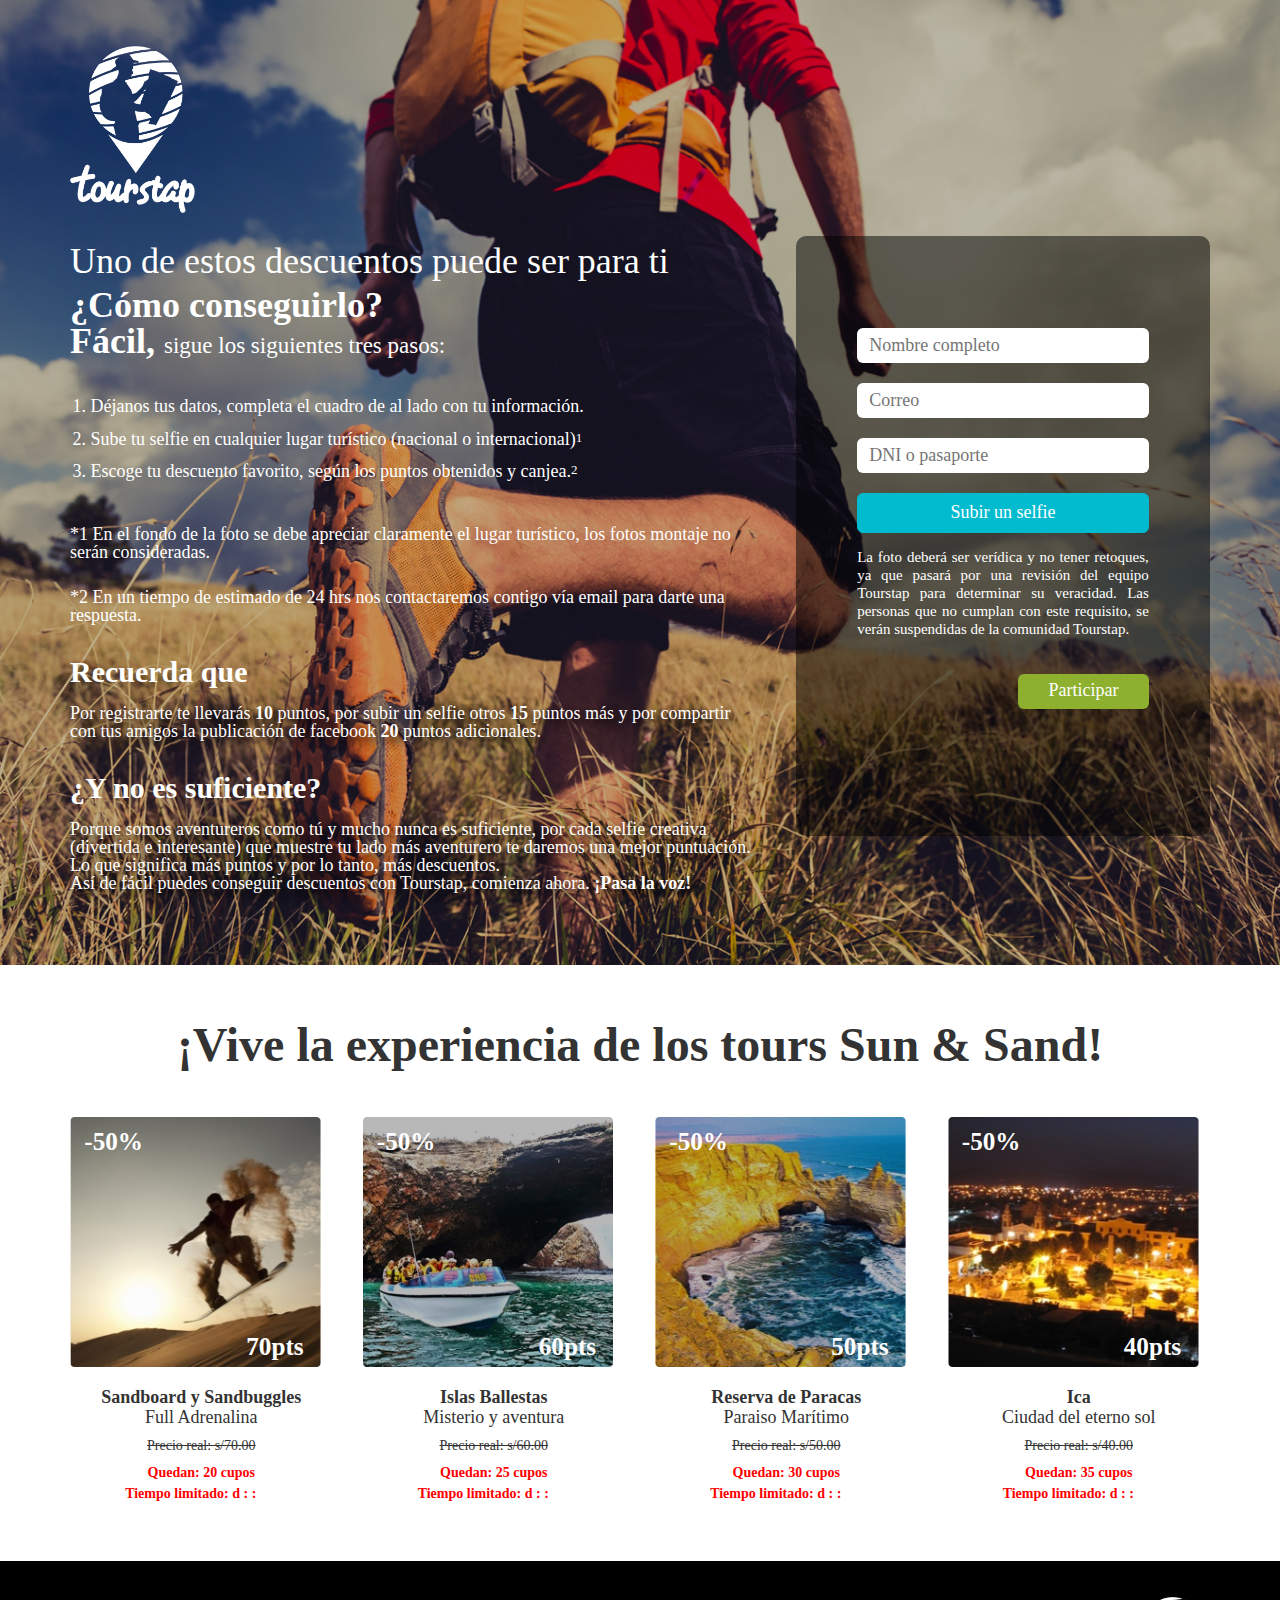
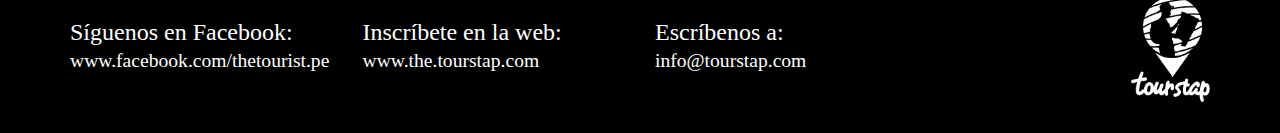
==== index.html @ 1ba662ed "texto corregido" ====
<!DOCTYPE html>
<html>
  <head>
    <title>Tourist</title>
    <meta charset="utf-8">
    <link rel="stylesheet" href="assets/css/main.css">
    <link rel="stylesheet" href="assets/css/sanfrancisco-font.css">
    <link rel="stylesheet" href="assets/css/bootstrap.min.css">
  </head>
  <body>
    <section class="intro hidden-xs hidden-sm">
      <div class="container ">
        <div class="row">
          <div class="col-xs-12"><img src="assets/img/logo.png" class="logo"></div>
        </div>
        <div class="row ">
          <div class="text-white col-xs-12 col-md-8"><span class="title-lg">Uno de estos descuentos puede ser para ti </span>
            <span class="title-lg fw-800 lh-1">¿Cómo conseguirlo?<br>Fácil, </span><span class="text-md">sigue los siguientes tres pasos:</span>
            <ol class="text-sm">
              <li>Déjanos tus datos, completa el cuadro de al lado con tu información. </li>
              <li>Sube tu selfie en cualquier lugar turístico (nacional o internacional)<span class="number">1 </span></li>
              <li>Escoge tu descuento favorito, según los puntos obtenidos y canjea.<span class="number">2   </span></li>
            </ol>
            <p class="text-sm lh-1">*1 En el fondo de la foto se debe apreciar claramente el lugar turístico, los fotos montaje no serán consideradas.</p>
            <p class="text-sm lh-1">*2 En un tiempo de estimado de 24 hrs nos contactaremos contigo vía email para darte una respuesta. </p>
            <p class="title-md fw-800">Recuerda que</p>
            <p class="text-sm lh-1 text-shadow">Por registrarte te llevarás <b>10</b> puntos, por subir un selfie otros <b>15</b> puntos más y por compartir con tus amigos la publicación de facebook <b>20</b> puntos adicionales. </p>
            <p class="title-md fw-800">¿Y no es suficiente?</p>
            <p class="text-sm lh-1 text-shadow">Porque somos aventureros como tú y mucho nunca es suficiente, por cada selfie creativa (divertida e interesante) que muestre tu lado más aventurero te daremos una mejor puntuación. Lo que significa más puntos y por lo tanto, más descuentos.<br> Así de fácil puedes conseguir descuentos con Tourstap, comienza ahora. <strong>¡Pasa la voz! </strong>   </p>
          </div>
          <div class="col-xs-12 col-md-4">
            <div class="overlay-form">
              <form class="row">
                <div class="col-xs-12"> 
                  <input type="text" placeholder="Nombre completo" name="fullname" required>
                </div>
                <div class="col-xs-12">
                  <input type="email" placeholder="Correo" name="fullname" required>
                </div>
                <div class="col-xs-12">
                  <input type="text" placeholder="DNI o pasaporte" name="document" required>
                </div>
                <div class="col-xs-12">
                  <button class="btn btn-primary">Subir un selfie</button>
                </div>
                <div class="col-xs-12">
                  <p>La foto deberá ser verídica y no tener retoques, ya que pasará por una revisión del equipo Tourstap para determinar su veracidad. Las personas que no cumplan con este requisito, se verán suspendidas de la comunidad Tourstap.  </p>
                </div>
                <div class="col-xs-12 col-md-6 col-md-offset-6">
                  <input type="submit" name="submit" value="Participar" class="submit">
                </div>
              </form>
            </div>
          </div>
        </div>
      </div>
    </section>
    <section class="intro-xs hidden-md hidden-lg">
      <div class="container">
        <div class="row ">
          <div class="col-xs-12 text-white"><img src="assets/img/logo.png" class="logo-xs"><br>
            <p class="title-lg">Uno de estos descuentos puede ser para ti</p>
          </div>
        </div>
      </div>
    </section>
    <section class="hidden-md hidden-lg">
      <div class="container xs">
        <div class="row">
          <div class="col-xs-12"><span class="title-md fw-800 lh-1">¿Cómo conseguirlo? </span><br><span class="title-md fw-800 lh-1">Fácil, </span><span class="text-md">sigue los siguientes tres pasos:</span>
            <ol class="text-sm">
               <li>Déjanos tus datos, completa el cuadro de abajo con tu información. </li>
              <li>Sube tu selfie en cualquier lugar turístico (nacional o internacional)<span class="number">1 </span>.</li>
              <li>Escoge tu descuento favorito, según los puntos obtenidos, canjea<span class="number">2</span>.</li>
            </ol>
            <p class="text-sm lh-1">*1 En el fondo de la foto se debe apreciar claramente el lugar turístico, los fotos montaje no serán consideradas.</p>
            <p class="text-sm lh-1">*2 En un tiempo de estimado de 24 hrs nos contactaremos contigo vía email para darte una respuesta. </p>
            <p class="title-md fw-800">Recuerda que</p>
            <p class="text-sm lh-1">Por registrarte te llevarás <b>10</b> puntos, por subir un selfie otros <b>15</b> puntos y por compartir con tus amigos la publicación de facebook <b>20</b> puntos adicionales.  </p>
            <p class="title-md fw-800">¿Y no es suficiente?</p>
            <p class="text-sm lh-1">Porque somos aventureros como tú y mucho nunca es suficiente, por cada selfie creativa (divertida e interesante) que muestre tu lado más aventurero te daremos una mejor puntuación. Lo que significa más puntos y por lo tanto, más descuentos.<br><p class="text-sm lh-1"> Así de fácil puedes conseguir descuentos con Tourstap, comienza ahora. <strong>¡Pasa la voz!</strong></p>
          </div>
        </div>
      </div>
    </section>
    <section class="overlay-form-xs hidden-md hidden-lg">
      <form class="row">
        <div class="col-xs-12"> 
          <input type="text" placeholder="Nombre completo" name="fullname" required>
        </div>
        <div class="col-xs-12">
          <input type="email" placeholder="Correo" name="fullname" required>
        </div>
        <div class="col-xs-12">
          <input type="text" placeholder="DNI o pasaporte" name="document" required>
        </div>
        <div class="col-xs-12">
          <button class="btn btn-primary">Subir un selfie</button>
        </div>
        <div class="col-xs-12">
          <p>La foto deberá ser verídica y no tener retoques, ya que pasará por una revisión del equipo Tourstap para determinar su veracidad. Las personas que no cumplan con este requisito, se verán suspendidas de la comunidad Tourstap. </p>
        </div>
        <div class="col-xs-12 col-md-6 col-md-offset-6">
          <input type="submit" name="submit" value="Participar" class="submit">
        </div>
      </form>
    </section>
    <section class="descuentos hidden-xs hidden-sm">
      <div class="container">
        <div class="row">
          <div class="col-xs-12">
            <h1 class="title">¡Vive la experiencia de los tours Sun & Sand!</h1>
          </div>
          <div class="col-xs-12 col-md-3">
            <div style="background-image:url('assets/img/d-1.jpg');" class="dsct"><span class="text-dsct">-50%</span><span class="text-pts">70pts</span></div>
            <h4>Sandboard y Sandbuggles</h4>
            <p class="sub-title">Full Adrenalina</p>
            <p class="text-strike">Precio real: s/70.00</p>
            <p class="limit-time">Quedan: 20 cupos</p>
            <p class="limit-time inline">Tiempo limitado:</p>
            <ul class="limit-time inline" id="countdown-d1">
            	<li class="inline"><span class="days "></span>d</li>
            	<li class="inline"><span class="hours "></span>:</li>
            	<li class="inline"><span class="minutes"></span>:</li>
            	<li class="inline"><span class="seconds "></span></li>
            </ul>
          </div>
          <div class="col-xs-12 col-md-3">
            <div style="background-image:url('assets/img/d-2.jpg'); " class="dsct"><span class="text-dsct">-50%</span><span class="text-pts">60pts</span></div>
            <h4>Islas Ballestas</h4>
            <p class="sub-title">Misterio y aventura</p>
            <p class="text-strike">Precio real: s/60.00</p>
            <p class="limit-time">Quedan: 25 cupos</p>
            <p class="limit-time inline">Tiempo limitado:</p>
            <ul class="limit-time inline" id="countdown-d2">
            	<li class="inline"><span class="days "></span>d</li>
            	<li class="inline"><span class="hours "></span>:</li>
            	<li class="inline"><span class="minutes"></span>:</li>
            	<li class="inline"><span class="seconds "></span></li>
            </ul>
          </div>
          <div class="col-xs-12 col-md-3">
            <div style="background-image:url('assets/img/d-3.jpg');" class="dsct"><span class="text-dsct">-50%</span><span class="text-pts">50pts</span></div>
            <h4>Reserva de Paracas</h4>
            <p class="sub-title">Paraiso Marítimo</p>
            <p class="text-strike">Precio real: s/50.00</p>
            <p class="limit-time">Quedan: 30 cupos</p>
            <p class="limit-time inline">Tiempo limitado:</p>
            <ul class="limit-time inline" id="countdown-d3">
            	<li class="inline"><span class="days "></span>d</li>
            	<li class="inline"><span class="hours "></span>:</li>
            	<li class="inline"><span class="minutes"></span>:</li>
            	<li class="inline"><span class="seconds "></span></li>
            </ul>
          </div>
          <div class="col-xs-12 col-md-3">
            <div style="background-image:url('assets/img/d-4.jpg');" class="dsct"><span class="text-dsct">-50%</span><span class="text-pts">40pts</span></div>
            <h4>Ica</h4>
            <p class="sub-title">Ciudad del eterno sol</p>
            <p class="text-strike">Precio real: s/40.00</p>
            <p class="limit-time">Quedan: 35 cupos</p>
            <p class="limit-time inline">Tiempo limitado:</p>
            <ul class="limit-time inline" id="countdown-d4">
            	<li class="inline"><span class="days "></span>d</li>
            	<li class="inline"><span class="hours "></span>:</li>
            	<li class="inline"><span class="minutes"></span>:</li>
            	<li class="inline"><span class="seconds "></span></li>
            </ul>
          </div>
        </div>
      </div>
    </section>
    <section class="descuentos-xs hidden-md hidden-lg">
      <div class="container">
        <div class="row">
          <div class="col-xs-12">
            <h1 class="title">¡Vive la experiencia de los tours Sun & Sand!</h1>
          </div>
        </div>
      </div>
      <div style="background-image:url('assets/img/responsive-d1.jpg');" class="dsct"><span class="text-dsct">-50%</span><span class="text-pts">70pts</span></div>
      <div class="container">
        <div class="row">
          <div class="col-xs-12">
            <h4>Sandboard y Sandbuggles</h4>
            <p class="sub-title">Full Adrenalina</p>
            <p class="text-strike">Precio real: s/70.00</p>
            <p class="limit-time">Quedan: 20 cupos</p>
            <p class="limit-time inline">Tiempo limitado:</p>
            <ul class="limit-time inline" id="countdown-d1">
            	<li class="inline"><span class="days "></span>d</li>
            	<li class="inline"><span class="hours "></span>:</li>
            	<li class="inline"><span class="minutes"></span>:</li>
            	<li class="inline"><span class="seconds "></span></li>
            </ul>
          </div>
        </div>
      </div>
      <div style="background-image:url('assets/img/responsive-d2.jpg');" class="dsct"><span class="text-dsct">-50%</span><span class="text-pts">60pts</span></div>
      <div class="container">
        <div class="row">
          <div class="col-xs-12">
            <h4>Islas Ballestas</h4>
            <p class="sub-title">Misterio y aventura</p>
            <p class="text-strike">Precio real: s/60.00</p>
            <p class="limit-time">Quedan: 25 cupos</p>
            <p class="limit-time inline">Tiempo limitado:</p>
            <ul class="limit-time inline" id="countdown-d2">
            	<li class="inline"><span class="days "></span>d</li>
            	<li class="inline"><span class="hours "></span>:</li>
            	<li class="inline"><span class="minutes"></span>:</li>
            	<li class="inline"><span class="seconds "></span></li>
            </ul>
          </div>
        </div>
      </div>
      <div style="background-image:url('assets/img/responsive-d3.jpg');" class="dsct"><span class="text-dsct">-50%</span><span class="text-pts">50pts</span></div>
      <div class="container">
        <div class="row">
          <div class="col-xs-12">
            <h4>Reserva de Paracas</h4>
            <p class="sub-title">Paraiso Marítimo</p>
            <p class="text-strike">Precio real: s/50.00</p>
            <p class="limit-time">Quedan: 30 cupos</p>
            <p class="limit-time inline">Tiempo limitado:</p>
            <ul class="limit-time inline" id="countdown-d3">
            	<li class="inline"><span class="days "></span>d</li>
            	<li class="inline"><span class="hours "></span>:</li>
            	<li class="inline"><span class="minutes"></span>:</li>
            	<li class="inline"><span class="seconds "></span></li>
            </ul>
          </div>
        </div>
      </div>
      <div style="background-image:url('assets/img/responsive-d4.jpg');" class="dsct"><span class="text-dsct">-50%</span><span class="text-pts">40pts</span></div>
      <div class="container">
        <div class="row">
          <div class="col-xs-12">
            <h4>Ica</h4>
            <p class="sub-title">Ciudad del eterno sol</p>
            <p class="text-strike">Precio real: s/40.00</p>
            <p class="limit-time">Quedan: 35 cupos</p>
            <p class="limit-time inline">Tiempo limitado:</p>
            <ul class="limit-time inline" id="countdown-d4">
            	<li class="inline"><span class="days "></span>d</li>
            	<li class="inline"><span class="hours "></span>:</li>
            	<li class="inline"><span class="minutes"></span>:</li>
            	<li class="inline"><span class="seconds "></span></li>
            </ul>
          </div>
        </div>
      </div>
    </section>
    <footer>
      <div class="container">
        <div class="row hidden-xs hidden-sm">
          <div class="col-md-3">
            <p>Síguenos en Facebook:</p><a href="www.facebook.com/thetourist.pe" target="_blank" class="link">www.facebook.com/thetourist.pe</a>
          </div>
          <div class="col-md-3">
            <p>Inscríbete en la web:</p><a href="www.the.tourstap.com" target="_blank" class="link">www.the.tourstap.com</a>
          </div>
          <div class="col-md-3">
            <p>Escríbenos a:</p><a href="info@tourstap.com" target="_blank" class="link">info@tourstap.com</a>
          </div>
          <div class="col-md-3"><img src="assets/img/logo.png" class="logo"></div>
        </div>
        <div class="row hidden-md hidden-lg">
          <div class="col-xs-4"><a href="www.facebook.com/thetourist.pe" target="_blank"><img src="assets/icon/icono-facebook.png"></a></div>
          <div class="col-xs-4"><a href="www.the.tourstap.com" target="_blank"><img src="assets/icon/icono-web.png"></a></div>
          <div class="col-xs-4"><a href="info@tourstap.com" target="_blank"><img src="assets/icon/icono-mensaje.png"></a></div>
        </div>
      </div>
    </footer>
    <script src="https://ajax.googleapis.com/ajax/libs/jquery/1.9.0/jquery.min.js"></script>
    <script src="assets/js/jquery.countdown.min.js"></script>
    <script src="assets/js/jquery.plugin.min.js"></script>
    <script src="assets/js/main.js"></script>
  </body>
</html>
---- assets/css/main.css ----
body {
  font-family: "san francisco" !important;
  font-weight: 400 !important;
}
body p {
  font-size: 14px;
}
.intro {
  background-image: url("../img/bg-hero.png");
  height: 965px;
  width: 100%;
  background-repeat: no-repeat;
  background-size: cover;
}
.intro .text-white {
  color: #fff;
  padding-right: 7%;
}
.intro .text-white .title-lg {
  font-size: 36px;
  font-weight: 400;
}
.intro .text-white .title-md {
  font-size: 30px;
}
.intro .text-white .text-md {
  font-size: 23px;
  font-weight: 400;
}
.intro .text-white ol {
  padding-bottom: 4%;
  padding-top: 4%;
  padding-left: 3%;
}
.intro .text-white ol li {
  line-height: 1.8;
}
.intro .text-white .text-sm {
  font-size: 18px;
}
.intro .text-white p.text-sm {
  margin-bottom: 4%;
}
.fw-800 {
  font-weight: 800 !important;
}
.lh-1 {
  line-height: 1;
}
.text-shadow {
  text-shadow: 5px 5px 10px #000;
}
.logo {
  margin: 4% 0% 2% 0%;
  width: 11%;
}
.overlay-form {
  padding: 23% 17% 0% 17%;
  width: 115%;
  height: 600px;
  background-color: rgba(0,0,0,0.5);
  float: right;
  border-radius: 10px;
}
.overlay-form form input {
  width: 100%;
  border-radius: 6px;
  border: 0px;
  height: 35px;
  margin: 10px 0px 10px 0px;
  font-size: 18px;
  padding: 0px 0px 0px 12px;
}
.overlay-form form button {
  width: 100%;
  background-color: #02bbcf;
  border: 1px solid #02bbcf;
  border-radius: 6px;
  margin-top: 10px;
  font-size: 18px;
  color: #fff;
}
.overlay-form form button:hover {
  background-color: #158591;
  border: 1px solid #158591;
}
.overlay-form form button:focus {
  background-color: #02bbcf;
  border: 1px solid #02bbcf;
}
.overlay-form form p {
  color: #fff;
  text-align: justify;
  font-weight: 100;
  padding-top: 5%;
  line-height: 1.2;
  font-size: 15px;
}
.overlay-form form .submit {
  padding-left: 0px !important;
  background-color: #8db12f;
  color: #fff;
  margin-top: 20%;
}
.overlay-form form .submit:hover {
  background-color: #738837;
}
.overlay-form form .submit:focus {
  background-color: #8db12f;
}
.descuentos .row {
  padding: 3% 0% 5% 0%;
}
.descuentos h1.title {
  text-align: center;
  font-size: 48px;
  font-weight: 800;
}
.descuentos .col-xs-12.col-md-3 {
  padding-top: 3%;
  text-align: center;
}
.descuentos .col-xs-12.col-md-3 div {
  color: #fff;
  font-size: 1.8em;
  font-weight: 800;
  width: 100%;
  height: 250px;
  background-repeat: no-repeat;
  background-size: contain;
}
.descuentos .col-xs-12.col-md-3 div .text-dsct {
  position: absolute;
  top: 7%;
  left: 10%;
}
.descuentos .col-xs-12.col-md-3 div .text-pts {
  position: absolute;
  right: 15%;
  bottom: 55%;
}
.descuentos .col-xs-12.col-md-3 div.dsct .text-dsct {
  position: absolute;
  top: 10%;
  left: 10%;
}
.descuentos .col-xs-12.col-md-3 div.dsct .text-pts {
  position: absolute;
  right: 15%;
  bottom: 33%;
}
.descuentos .col-xs-12.col-md-3 h4 {
  font-size: 18px;
  font-weight: 800;
  margin-bottom: 0px;
  margin-top: 8%;
}
.descuentos .col-xs-12.col-md-3 .sub-title {
  font-weight: 400;
  line-height: 1;
  font-size: 18px;
}
.descuentos .col-xs-12.col-md-3 .text-strike {
  text-decoration: line-through;
}
.descuentos .col-xs-12.col-md-3 .limit-time {
  color: #f00;
  font-weight: 600;
  line-height: 1;
  margin-bottom: 4px;
}
.descuentos .col-xs-12.col-md-3 ul {
  text-align: left;
  list-style-type: none;
  padding: 4% 8% 0% 0%;
  line-height: 1;
  font-size: 14px;
}
footer {
  background-color: #000;
  color: #fff;
  padding: 2% 0% 2% 0%;
}
footer .row.hidden-md.hidden-lg {
  text-align: center;
  padding: 5% 12% 5% 12%;
}
footer .row.hidden-md.hidden-lg img {
  height: 115px;
}
footer .row {
  -webkit-box-align: center;
  -moz-box-align: center;
  box-align: center;
  -webkit-align-items: center;
  -moz-align-items: center;
  -ms-align-items: center;
  -o-align-items: center;
  align-items: center;
  -ms-flex-align: center;
  display: -webkit-box;
  display: -moz-box;
  display: box;
  display: -webkit-flex;
  display: -moz-flex;
  display: -ms-flexbox;
  display: flex;
  -webkit-box-orient: horizontal;
  -moz-box-orient: horizontal;
  box-orient: horizontal;
  -webkit-box-direction: normal;
  -moz-box-direction: normal;
  -webkit-flex-direction: row;
  -moz-box-direction: row;
  flex-direction: row;
  -ms-flex-direction: row;
}
footer p {
  text-align: left;
  font-size: 24px;
  margin-bottom: 0px;
  line-height: 1.2;
}
footer .link {
  font-size: 1.4em;
  font-weight: 100;
  color: #fff;
}
footer .link:hover {
  color: #fff;
}
footer .logo {
  width: 30%;
  float: right;
}
.bg-green {
  background-color: #8db12f;
  padding: 4% 0% 2.5% 0%;
}
.bg-green h1 {
  font-size: 1.9em;
  color: #fff;
  font-weight: 800;
  margin: 0px;
}
.bg-green h2 {
  font-size: 1.9em;
  font-weight: 800;
  margin: 0px;
}
.bg-green p {
  color: #fff;
  font-size: 18px;
  margin-top: 1%;
  font-weight: 200;
  line-height: 1;
}
.number {
  font-size: 13px;
  position: relative;
  bottom: 3px;
}
.inline {
  display: inline;
}
.intro-xs {
  background-image: url("../img/bg-hero.png");
  height: 630px;
  width: 100%;
  background-repeat: no-repeat;
  background-size: cover;
}
.intro-xs .text-white {
  color: #fff;
}
.intro-xs .title-lg {
  font-size: 2.9em;
  padding-top: 5%;
  font-weight: 800;
}
.intro-xs .col-xs-12.text-white {
  text-align: center;
  padding-top: 15%;
}
.intro-xs .logo-xs {
  width: 22%;
}
.xs {
  font-size: 18px;
}
.xs .row {
  padding: 12% 0% 12% 0%;
}
.xs p {
  font-size: 18px;
}
.xs .title-md {
  font-size: 23px;
}
.overlay-form-xs {
  padding: 12% 20% 0% 20%;
  width: 100%;
  height: 925px;
  background-color: rgba(0,0,0,0.5);
}
.overlay-form-xs form input {
  width: 100%;
  border-radius: 6px;
  border: 0px;
  height: 65px;
  margin: 10px 0px 10px 0px;
  font-size: 25px;
  padding: 0px 0px 0px 12px;
}
.overlay-form-xs form button {
  width: 100%;
  background-color: #02bbcf;
  border: 1px solid #02bbcf;
  height: 65px;
  border-radius: 6px;
  margin-top: 10px;
  font-size: 30px;
  color: #fff;
}
.overlay-form-xs form button:hover {
  background-color: #158591;
  border: 1px solid #158591;
}
.overlay-form-xs form button:focus {
  background-color: #02bbcf;
  border: 1px solid #02bbcf;
}
.overlay-form-xs form p {
  color: #fff;
  text-align: justify;
  font-weight: 100;
  padding-top: 5%;
  line-height: 1.2;
  font-size: 20px;
}
.overlay-form-xs form .submit {
  padding-left: 0px !important;
  background-color: #8db12f;
  color: #fff;
  margin-top: 8%;
  height: 65px;
  font-size: 30px;
}
.overlay-form-xs form .submit:hover {
  background-color: #738837;
}
.overlay-form-xs form .submit:focus {
  background-color: #8db12f;
}
.descuentos-xs {
  padding: 6% 0% 6% 0%;
  text-align: center;
}
.descuentos-xs .container {
  margin-bottom: 4%;
}
.descuentos-xs h1.title {
  text-align: center;
  font-size: 40px;
  font-weight: 800;
}
.descuentos-xs div.dsct {
  color: #fff;
  font-size: 40px;
  font-weight: 800;
  width: 100%;
  height: 295px;
  background-repeat: no-repeat;
  background-size: cover;
  margin-bottom: 2%;
}
.descuentos-xs div.dsct .text-dsct {
  position: absolute;
  left: 2%;
  margin-top: 1%;
}
.descuentos-xs div.dsct .text-pts {
  position: absolute;
  right: 2%;
  margin-top: 22%;
}
.descuentos-xs h4 {
  font-size: 18px;
  font-weight: 800;
  margin-bottom: 0px;
  margin-top: 4%;
}
.descuentos-xs .sub-title {
  font-weight: 400;
  line-height: 1;
  font-size: 18px;
}
.descuentos-xs .text-strike {
  text-decoration: line-through;
}
.descuentos-xs .limit-time {
  color: #f00;
  font-weight: 600;
  line-height: 1;
  margin-bottom: 4px;
}
.descuentos-xs ul {
  text-align: left;
  list-style-type: none;
  padding: 4% 0% 0% 0%;
  line-height: 1;
  font-size: 18px;
}
/*# sourceMappingURL=assets/stylus/main.css.map */
---- assets/css/sanfrancisco-font.css ----
/**
 * http://applemusic.tumblr.com/
 * https://jsfiddle.net/xq56dmrh/
 */

/** Ultra Light */
@font-face {
  font-family: "San Francisco";
  font-weight: 100;
  src: url("https://applesocial.s3.amazonaws.com/assets/styles/fonts/sanfrancisco/sanfranciscodisplay-ultralight-webfont.woff");
}

/** Thin */
@font-face {
  font-family: "San Francisco";
  font-weight: 200;
  src: url("https://applesocial.s3.amazonaws.com/assets/styles/fonts/sanfrancisco/sanfranciscodisplay-thin-webfont.woff");
}

/** Regular */
@font-face {
  font-family: "San Francisco";
  font-weight: 400;
  src: url("https://applesocial.s3.amazonaws.com/assets/styles/fonts/sanfrancisco/sanfranciscodisplay-regular-webfont.woff");
}

/** Medium */
@font-face {
  font-family: "San Francisco";
  font-weight: 500;
  src: url("https://applesocial.s3.amazonaws.com/assets/styles/fonts/sanfrancisco/sanfranciscodisplay-medium-webfont.woff");
}

/** Semi Bold */
@font-face {
  font-family: "San Francisco";
  font-weight: 600;
  src: url("https://applesocial.s3.amazonaws.com/assets/styles/fonts/sanfrancisco/sanfranciscodisplay-semibold-webfont.woff");
}

/** Bold */ 
@font-face {
  font-family: "San Francisco";
  font-weight: 700;
  src: url("https://applesocial.s3.amazonaws.com/assets/styles/fonts/sanfrancisco/sanfranciscodisplay-bold-webfont.woff");
}
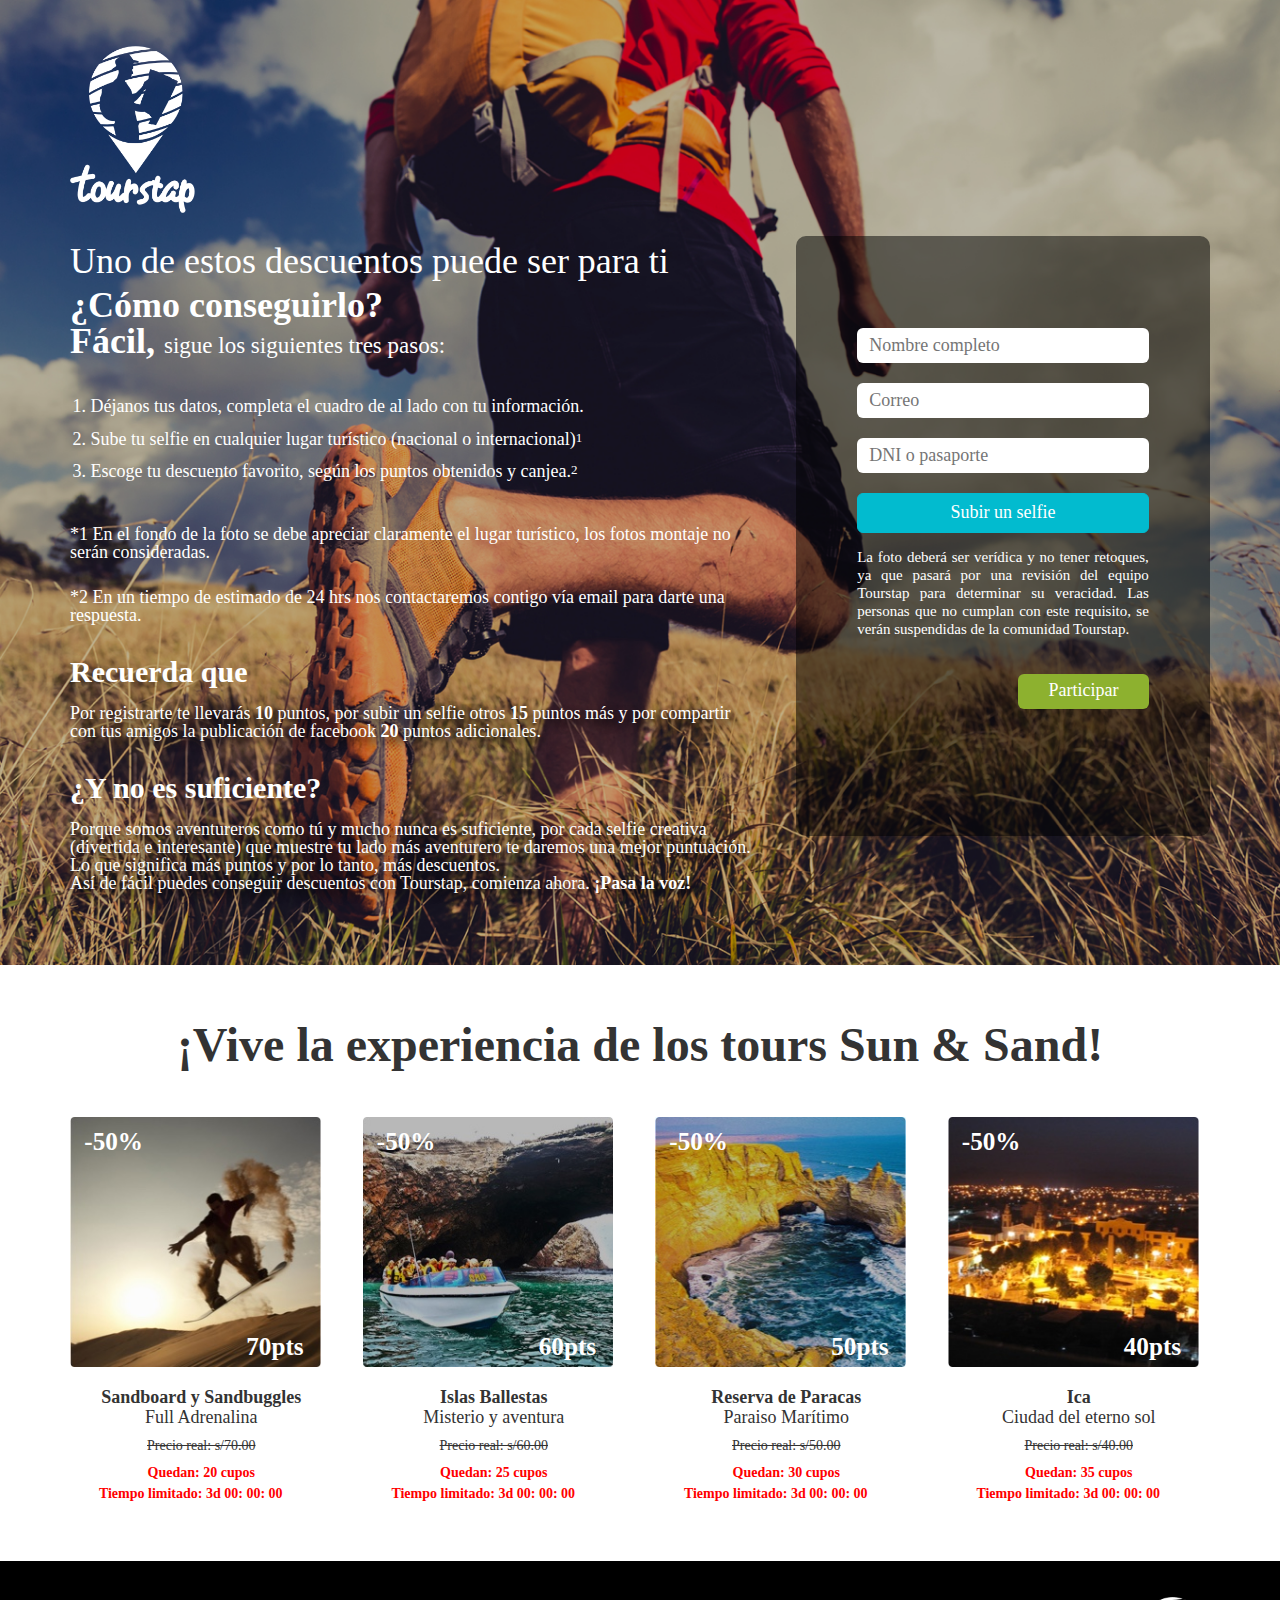
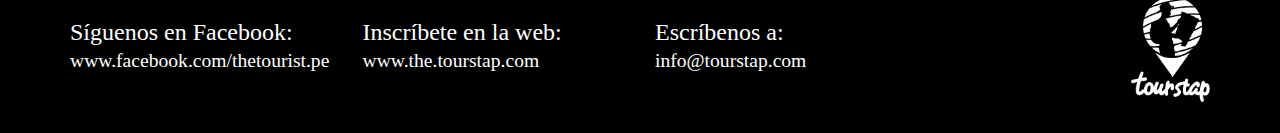
==== commit b0c7963f: "countdown js" ====
--- a/index.html
+++ b/index.html
@@ -118,7 +118,7 @@
             <p class="text-strike">Precio real: s/70.00</p>
             <p class="limit-time">Quedan: 20 cupos</p>
             <p class="limit-time inline">Tiempo limitado:</p>
-            <ul class="limit-time inline" id="countdown-d1">
+            <ul class="limit-time inline" id="clockdiv">
             	<li class="inline"><span class="days "></span>d</li>
             	<li class="inline"><span class="hours "></span>:</li>
             	<li class="inline"><span class="minutes"></span>:</li>
@@ -132,7 +132,7 @@
             <p class="text-strike">Precio real: s/60.00</p>
             <p class="limit-time">Quedan: 25 cupos</p>
             <p class="limit-time inline">Tiempo limitado:</p>
-            <ul class="limit-time inline" id="countdown-d2">
+            <ul class="limit-time inline" id="clockdiv-1">
             	<li class="inline"><span class="days "></span>d</li>
             	<li class="inline"><span class="hours "></span>:</li>
             	<li class="inline"><span class="minutes"></span>:</li>
@@ -146,7 +146,7 @@
             <p class="text-strike">Precio real: s/50.00</p>
             <p class="limit-time">Quedan: 30 cupos</p>
             <p class="limit-time inline">Tiempo limitado:</p>
-            <ul class="limit-time inline" id="countdown-d3">
+            <ul class="limit-time inline" id="clockdiv-2">
             	<li class="inline"><span class="days "></span>d</li>
             	<li class="inline"><span class="hours "></span>:</li>
             	<li class="inline"><span class="minutes"></span>:</li>
@@ -160,7 +160,7 @@
             <p class="text-strike">Precio real: s/40.00</p>
             <p class="limit-time">Quedan: 35 cupos</p>
             <p class="limit-time inline">Tiempo limitado:</p>
-            <ul class="limit-time inline" id="countdown-d4">
+            <ul class="limit-time inline" id="clockdiv-3">
             	<li class="inline"><span class="days "></span>d</li>
             	<li class="inline"><span class="hours "></span>:</li>
             	<li class="inline"><span class="minutes"></span>:</li>
@@ -187,7 +187,7 @@
             <p class="text-strike">Precio real: s/70.00</p>
             <p class="limit-time">Quedan: 20 cupos</p>
             <p class="limit-time inline">Tiempo limitado:</p>
-            <ul class="limit-time inline" id="countdown-d1">
+            <ul class="limit-time inline" id="clockdiv-movil">
             	<li class="inline"><span class="days "></span>d</li>
             	<li class="inline"><span class="hours "></span>:</li>
             	<li class="inline"><span class="minutes"></span>:</li>
@@ -205,7 +205,7 @@
             <p class="text-strike">Precio real: s/60.00</p>
             <p class="limit-time">Quedan: 25 cupos</p>
             <p class="limit-time inline">Tiempo limitado:</p>
-            <ul class="limit-time inline" id="countdown-d2">
+            <ul class="limit-time inline" id="clockdiv1-movil">
             	<li class="inline"><span class="days "></span>d</li>
             	<li class="inline"><span class="hours "></span>:</li>
             	<li class="inline"><span class="minutes"></span>:</li>
@@ -223,7 +223,7 @@
             <p class="text-strike">Precio real: s/50.00</p>
             <p class="limit-time">Quedan: 30 cupos</p>
             <p class="limit-time inline">Tiempo limitado:</p>
-            <ul class="limit-time inline" id="countdown-d3">
+            <ul class="limit-time inline" id="clockdiv2-movil">
             	<li class="inline"><span class="days "></span>d</li>
             	<li class="inline"><span class="hours "></span>:</li>
             	<li class="inline"><span class="minutes"></span>:</li>
@@ -241,7 +241,7 @@
             <p class="text-strike">Precio real: s/40.00</p>
             <p class="limit-time">Quedan: 35 cupos</p>
             <p class="limit-time inline">Tiempo limitado:</p>
-            <ul class="limit-time inline" id="countdown-d4">
+            <ul class="limit-time inline" id="clockdiv3-movil">
             	<li class="inline"><span class="days "></span>d</li>
             	<li class="inline"><span class="hours "></span>:</li>
             	<li class="inline"><span class="minutes"></span>:</li>
@@ -273,8 +273,6 @@
       </div>
     </footer>
     <script src="https://ajax.googleapis.com/ajax/libs/jquery/1.9.0/jquery.min.js"></script>
-    <script src="assets/js/jquery.countdown.min.js"></script>
-    <script src="assets/js/jquery.plugin.min.js"></script>
     <script src="assets/js/main.js"></script>
   </body>
 </html>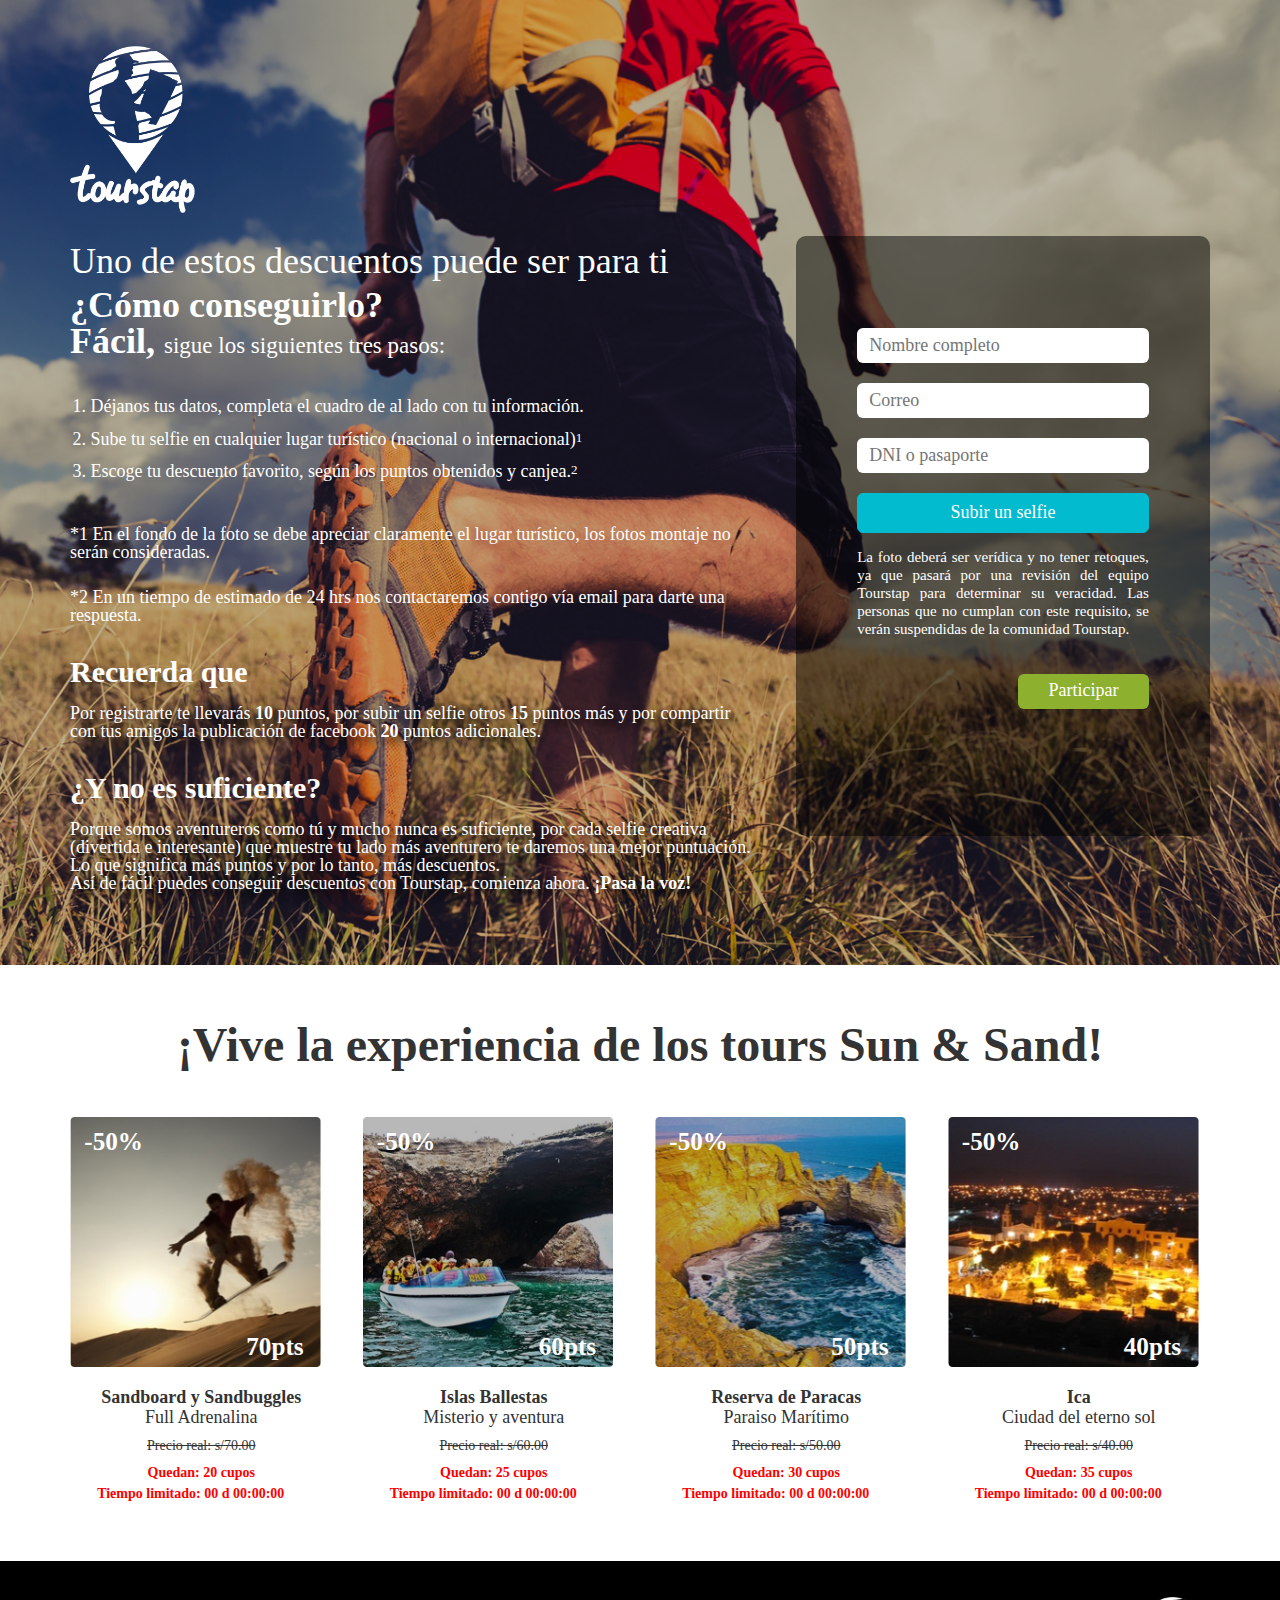
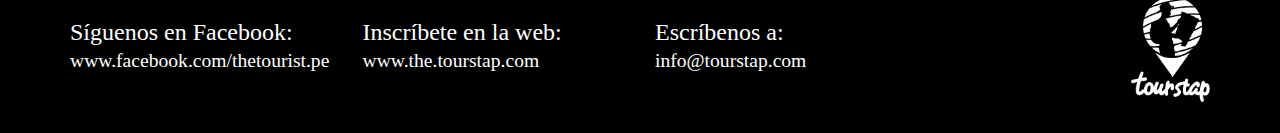
==== commit 3a2ed82f: "countdown js" ====
--- a/index.html
+++ b/index.html
@@ -119,10 +119,10 @@
             <p class="limit-time">Quedan: 20 cupos</p>
             <p class="limit-time inline">Tiempo limitado:</p>
             <ul class="limit-time inline" id="clockdiv">
-            	<li class="inline"><span class="days "></span>d</li>
-            	<li class="inline"><span class="hours "></span>:</li>
-            	<li class="inline"><span class="minutes"></span>:</li>
-            	<li class="inline"><span class="seconds "></span></li>
+            	<!-- <li class="inline"><span class="days "></span>d</li>
+            	<li class="inline"><span class="hours "></span>:</li>
+            	<li class="inline"><span class="minutes"></span>:</li>
+            	<li class="inline"><span class="seconds "></span></li> -->
             </ul>
           </div>
           <div class="col-xs-12 col-md-3">
@@ -187,7 +187,7 @@
             <p class="text-strike">Precio real: s/70.00</p>
             <p class="limit-time">Quedan: 20 cupos</p>
             <p class="limit-time inline">Tiempo limitado:</p>
-            <ul class="limit-time inline" id="clockdiv-movil">
+            <ul class="limit-time inline" id="clockmovil">
             	<li class="inline"><span class="days "></span>d</li>
             	<li class="inline"><span class="hours "></span>:</li>
             	<li class="inline"><span class="minutes"></span>:</li>
@@ -205,7 +205,7 @@
             <p class="text-strike">Precio real: s/60.00</p>
             <p class="limit-time">Quedan: 25 cupos</p>
             <p class="limit-time inline">Tiempo limitado:</p>
-            <ul class="limit-time inline" id="clockdiv1-movil">
+            <ul class="limit-time inline" id="clockmovil-1">
             	<li class="inline"><span class="days "></span>d</li>
             	<li class="inline"><span class="hours "></span>:</li>
             	<li class="inline"><span class="minutes"></span>:</li>
@@ -223,7 +223,7 @@
             <p class="text-strike">Precio real: s/50.00</p>
             <p class="limit-time">Quedan: 30 cupos</p>
             <p class="limit-time inline">Tiempo limitado:</p>
-            <ul class="limit-time inline" id="clockdiv2-movil">
+            <ul class="limit-time inline" id="clockmovil-2">
             	<li class="inline"><span class="days "></span>d</li>
             	<li class="inline"><span class="hours "></span>:</li>
             	<li class="inline"><span class="minutes"></span>:</li>
@@ -241,7 +241,7 @@
             <p class="text-strike">Precio real: s/40.00</p>
             <p class="limit-time">Quedan: 35 cupos</p>
             <p class="limit-time inline">Tiempo limitado:</p>
-            <ul class="limit-time inline" id="clockdiv3-movil">
+            <ul class="limit-time inline" id="clockmovil-3">
             	<li class="inline"><span class="days "></span>d</li>
             	<li class="inline"><span class="hours "></span>:</li>
             	<li class="inline"><span class="minutes"></span>:</li>
@@ -273,6 +273,7 @@
       </div>
     </footer>
     <script src="https://ajax.googleapis.com/ajax/libs/jquery/1.9.0/jquery.min.js"></script>
+    <script src="assets/js/jquery.countdown.min.js"></script>
     <script src="assets/js/main.js"></script>
   </body>
 </html>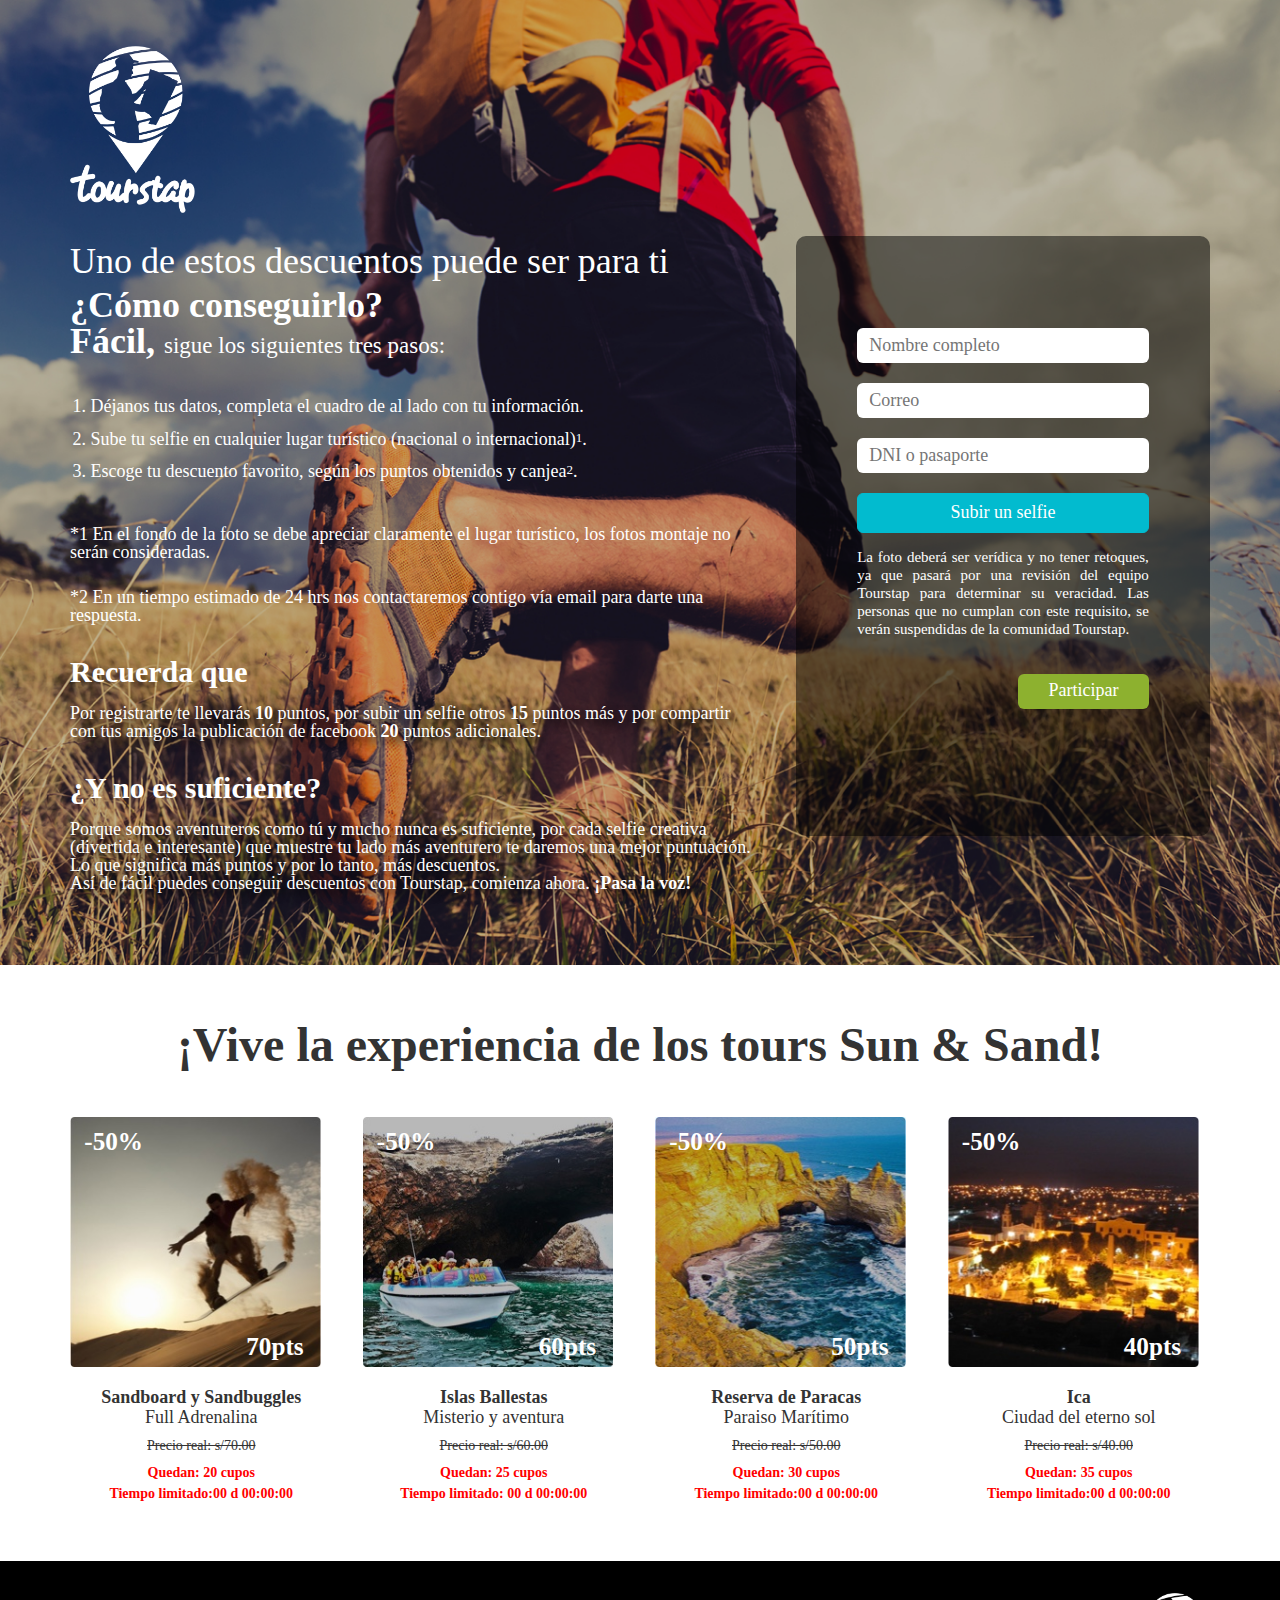
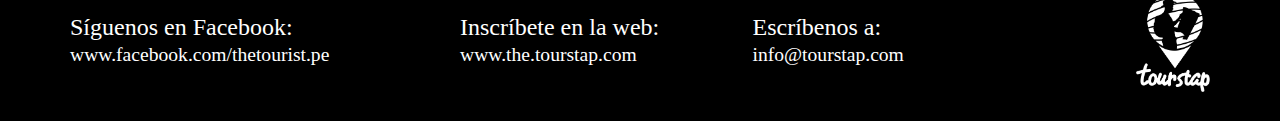
==== commit 5e5fb4d4: "correción de textos" ====
--- a/index.html
+++ b/index.html
@@ -1,7 +1,7 @@
 <!DOCTYPE html>
 <html>
   <head>
-    <title>Tourist</title>
+    <title>Tourstap</title>
     <meta charset="utf-8">
     <link rel="stylesheet" href="assets/css/main.css">
     <link rel="stylesheet" href="assets/css/sanfrancisco-font.css">
@@ -18,11 +18,11 @@
             <span class="title-lg fw-800 lh-1">¿Cómo conseguirlo?<br>Fácil, </span><span class="text-md">sigue los siguientes tres pasos:</span>
             <ol class="text-sm">
               <li>Déjanos tus datos, completa el cuadro de al lado con tu información. </li>
-              <li>Sube tu selfie en cualquier lugar turístico (nacional o internacional)<span class="number">1 </span></li>
-              <li>Escoge tu descuento favorito, según los puntos obtenidos y canjea.<span class="number">2   </span></li>
+              <li>Sube tu selfie en cualquier lugar turístico (nacional o internacional)<span class="number">1</span>.</li>
+              <li>Escoge tu descuento favorito, según los puntos obtenidos y canjea<span class="number">2</span>.</li>
             </ol>
             <p class="text-sm lh-1">*1 En el fondo de la foto se debe apreciar claramente el lugar turístico, los fotos montaje no serán consideradas.</p>
-            <p class="text-sm lh-1">*2 En un tiempo de estimado de 24 hrs nos contactaremos contigo vía email para darte una respuesta. </p>
+            <p class="text-sm lh-1">*2 En un tiempo  estimado de 24 hrs nos contactaremos contigo vía email para darte una respuesta. </p>
             <p class="title-md fw-800">Recuerda que</p>
             <p class="text-sm lh-1 text-shadow">Por registrarte te llevarás <b>10</b> puntos, por subir un selfie otros <b>15</b> puntos más y por compartir con tus amigos la publicación de facebook <b>20</b> puntos adicionales. </p>
             <p class="title-md fw-800">¿Y no es suficiente?</p>
@@ -44,7 +44,7 @@
                   <button class="btn btn-primary">Subir un selfie</button>
                 </div>
                 <div class="col-xs-12">
-                  <p>La foto deberá ser verídica y no tener retoques, ya que pasará por una revisión del equipo Tourstap para determinar su veracidad. Las personas que no cumplan con este requisito, se verán suspendidas de la comunidad Tourstap.  </p>
+                  <p>La foto deberá ser verídica y no tener retoques, ya que pasará por una revisión del equipo Tourstap para determinar su veracidad. Las personas que no cumplan con este requisito, se verán suspendidas de la comunidad Tourstap.</p>
                 </div>
                 <div class="col-xs-12 col-md-6 col-md-offset-6">
                   <input type="submit" name="submit" value="Participar" class="submit">
@@ -70,11 +70,11 @@
           <div class="col-xs-12"><span class="title-md fw-800 lh-1">¿Cómo conseguirlo? </span><br><span class="title-md fw-800 lh-1">Fácil, </span><span class="text-md">sigue los siguientes tres pasos:</span>
             <ol class="text-sm">
                <li>Déjanos tus datos, completa el cuadro de abajo con tu información. </li>
-              <li>Sube tu selfie en cualquier lugar turístico (nacional o internacional)<span class="number">1 </span>.</li>
+              <li>Sube tu selfie en cualquier lugar turístico (nacional o internacional)<span class="number">1</span>.</li>
               <li>Escoge tu descuento favorito, según los puntos obtenidos, canjea<span class="number">2</span>.</li>
             </ol>
             <p class="text-sm lh-1">*1 En el fondo de la foto se debe apreciar claramente el lugar turístico, los fotos montaje no serán consideradas.</p>
-            <p class="text-sm lh-1">*2 En un tiempo de estimado de 24 hrs nos contactaremos contigo vía email para darte una respuesta. </p>
+            <p class="text-sm lh-1">*2 En un tiempo estimado de 24 hrs nos contactaremos contigo vía email para darte una respuesta. </p>
             <p class="title-md fw-800">Recuerda que</p>
             <p class="text-sm lh-1">Por registrarte te llevarás <b>10</b> puntos, por subir un selfie otros <b>15</b> puntos y por compartir con tus amigos la publicación de facebook <b>20</b> puntos adicionales.  </p>
             <p class="title-md fw-800">¿Y no es suficiente?</p>
@@ -117,13 +117,9 @@
             <p class="sub-title">Full Adrenalina</p>
             <p class="text-strike">Precio real: s/70.00</p>
             <p class="limit-time">Quedan: 20 cupos</p>
-            <p class="limit-time inline">Tiempo limitado:</p>
-            <ul class="limit-time inline" id="clockdiv">
-            	<!-- <li class="inline"><span class="days "></span>d</li>
-            	<li class="inline"><span class="hours "></span>:</li>
-            	<li class="inline"><span class="minutes"></span>:</li>
-            	<li class="inline"><span class="seconds "></span></li> -->
-            </ul>
+            <p class="limit-time inline">Tiempo limitado:<span class="limit-time inline" id="clockdiv">
+            </span></p>
+            
           </div>
           <div class="col-xs-12 col-md-3">
             <div style="background-image:url('assets/img/d-2.jpg'); " class="dsct"><span class="text-dsct">-50%</span><span class="text-pts">60pts</span></div>
@@ -131,13 +127,12 @@
             <p class="sub-title">Misterio y aventura</p>
             <p class="text-strike">Precio real: s/60.00</p>
             <p class="limit-time">Quedan: 25 cupos</p>
-            <p class="limit-time inline">Tiempo limitado:</p>
-            <ul class="limit-time inline" id="clockdiv-1">
-            	<li class="inline"><span class="days "></span>d</li>
-            	<li class="inline"><span class="hours "></span>:</li>
-            	<li class="inline"><span class="minutes"></span>:</li>
-            	<li class="inline"><span class="seconds "></span></li>
-            </ul>
+            <p class="limit-time inline">Tiempo limitado:
+            <span class="limit-time inline" id="clockdiv-1">
+            	
+            </span>
+            </p>
+            
           </div>
           <div class="col-xs-12 col-md-3">
             <div style="background-image:url('assets/img/d-3.jpg');" class="dsct"><span class="text-dsct">-50%</span><span class="text-pts">50pts</span></div>
@@ -145,13 +140,10 @@
             <p class="sub-title">Paraiso Marítimo</p>
             <p class="text-strike">Precio real: s/50.00</p>
             <p class="limit-time">Quedan: 30 cupos</p>
-            <p class="limit-time inline">Tiempo limitado:</p>
-            <ul class="limit-time inline" id="clockdiv-2">
-            	<li class="inline"><span class="days "></span>d</li>
-            	<li class="inline"><span class="hours "></span>:</li>
-            	<li class="inline"><span class="minutes"></span>:</li>
-            	<li class="inline"><span class="seconds "></span></li>
-            </ul>
+            <p class="limit-time inline">Tiempo limitado:<span class="limit-time inline" id="clockdiv-2">
+            	
+            </span></p>
+            
           </div>
           <div class="col-xs-12 col-md-3">
             <div style="background-image:url('assets/img/d-4.jpg');" class="dsct"><span class="text-dsct">-50%</span><span class="text-pts">40pts</span></div>
@@ -159,13 +151,9 @@
             <p class="sub-title">Ciudad del eterno sol</p>
             <p class="text-strike">Precio real: s/40.00</p>
             <p class="limit-time">Quedan: 35 cupos</p>
-            <p class="limit-time inline">Tiempo limitado:</p>
-            <ul class="limit-time inline" id="clockdiv-3">
-            	<li class="inline"><span class="days "></span>d</li>
-            	<li class="inline"><span class="hours "></span>:</li>
-            	<li class="inline"><span class="minutes"></span>:</li>
-            	<li class="inline"><span class="seconds "></span></li>
-            </ul>
+            <p class="limit-time inline">Tiempo limitado:<span class="limit-time inline" id="clockdiv-3">
+            </span></p>
+            
           </div>
         </div>
       </div>
@@ -186,13 +174,10 @@
             <p class="sub-title">Full Adrenalina</p>
             <p class="text-strike">Precio real: s/70.00</p>
             <p class="limit-time">Quedan: 20 cupos</p>
-            <p class="limit-time inline">Tiempo limitado:</p>
-            <ul class="limit-time inline" id="clockmovil">
-            	<li class="inline"><span class="days "></span>d</li>
-            	<li class="inline"><span class="hours "></span>:</li>
-            	<li class="inline"><span class="minutes"></span>:</li>
-            	<li class="inline"><span class="seconds "></span></li>
-            </ul>
+            <p class="limit-time inline">Tiempo limitado:<span class="limit-time inline" id="clockmovil">
+            	
+            </span></p>
+            
           </div>
         </div>
       </div>
@@ -204,13 +189,10 @@
             <p class="sub-title">Misterio y aventura</p>
             <p class="text-strike">Precio real: s/60.00</p>
             <p class="limit-time">Quedan: 25 cupos</p>
-            <p class="limit-time inline">Tiempo limitado:</p>
-            <ul class="limit-time inline" id="clockmovil-1">
-            	<li class="inline"><span class="days "></span>d</li>
-            	<li class="inline"><span class="hours "></span>:</li>
-            	<li class="inline"><span class="minutes"></span>:</li>
-            	<li class="inline"><span class="seconds "></span></li>
-            </ul>
+            <p class="limit-time inline">Tiempo limitado:<span class="limit-time inline" id="clockmovil-1">
+            	
+            </span></p>
+            
           </div>
         </div>
       </div>
@@ -222,13 +204,10 @@
             <p class="sub-title">Paraiso Marítimo</p>
             <p class="text-strike">Precio real: s/50.00</p>
             <p class="limit-time">Quedan: 30 cupos</p>
-            <p class="limit-time inline">Tiempo limitado:</p>
-            <ul class="limit-time inline" id="clockmovil-2">
-            	<li class="inline"><span class="days "></span>d</li>
-            	<li class="inline"><span class="hours "></span>:</li>
-            	<li class="inline"><span class="minutes"></span>:</li>
-            	<li class="inline"><span class="seconds "></span></li>
-            </ul>
+            <p class="limit-time inline">Tiempo limitado:<span class="limit-time inline" id="clockmovil-2">
+            	
+            </span></p>
+            
           </div>
         </div>
       </div>
@@ -241,12 +220,9 @@
             <p class="text-strike">Precio real: s/40.00</p>
             <p class="limit-time">Quedan: 35 cupos</p>
             <p class="limit-time inline">Tiempo limitado:</p>
-            <ul class="limit-time inline" id="clockmovil-3">
-            	<li class="inline"><span class="days "></span>d</li>
-            	<li class="inline"><span class="hours "></span>:</li>
-            	<li class="inline"><span class="minutes"></span>:</li>
-            	<li class="inline"><span class="seconds "></span></li>
-            </ul>
+            <span class="limit-time inline" id="clockmovil-3">
+            	
+            </span>
           </div>
         </div>
       </div>
@@ -254,7 +230,7 @@
     <footer>
       <div class="container">
         <div class="row hidden-xs hidden-sm">
-          <div class="col-md-3">
+          <div class="col-md-4">
             <p>Síguenos en Facebook:</p><a href="www.facebook.com/thetourist.pe" target="_blank" class="link">www.facebook.com/thetourist.pe</a>
           </div>
           <div class="col-md-3">
@@ -263,7 +239,7 @@
           <div class="col-md-3">
             <p>Escríbenos a:</p><a href="info@tourstap.com" target="_blank" class="link">info@tourstap.com</a>
           </div>
-          <div class="col-md-3"><img src="assets/img/logo.png" class="logo"></div>
+          <div class="col-md-2"><img src="assets/img/logo.png" class="logo"></div>
         </div>
         <div class="row hidden-md hidden-lg">
           <div class="col-xs-4"><a href="www.facebook.com/thetourist.pe" target="_blank"><img src="assets/icon/icono-facebook.png"></a></div>
--- a/assets/css/main.css
+++ b/assets/css/main.css
@@ -168,13 +168,6 @@
   font-weight: 600;
   line-height: 1;
   margin-bottom: 4px;
-}
-.descuentos .col-xs-12.col-md-3 ul {
-  text-align: left;
-  list-style-type: none;
-  padding: 4% 8% 0% 0%;
-  line-height: 1;
-  font-size: 14px;
 }
 footer {
   background-color: #000;
@@ -230,7 +223,7 @@
   color: #fff;
 }
 footer .logo {
-  width: 30%;
+  width: 45%;
   float: right;
 }
 .bg-green {
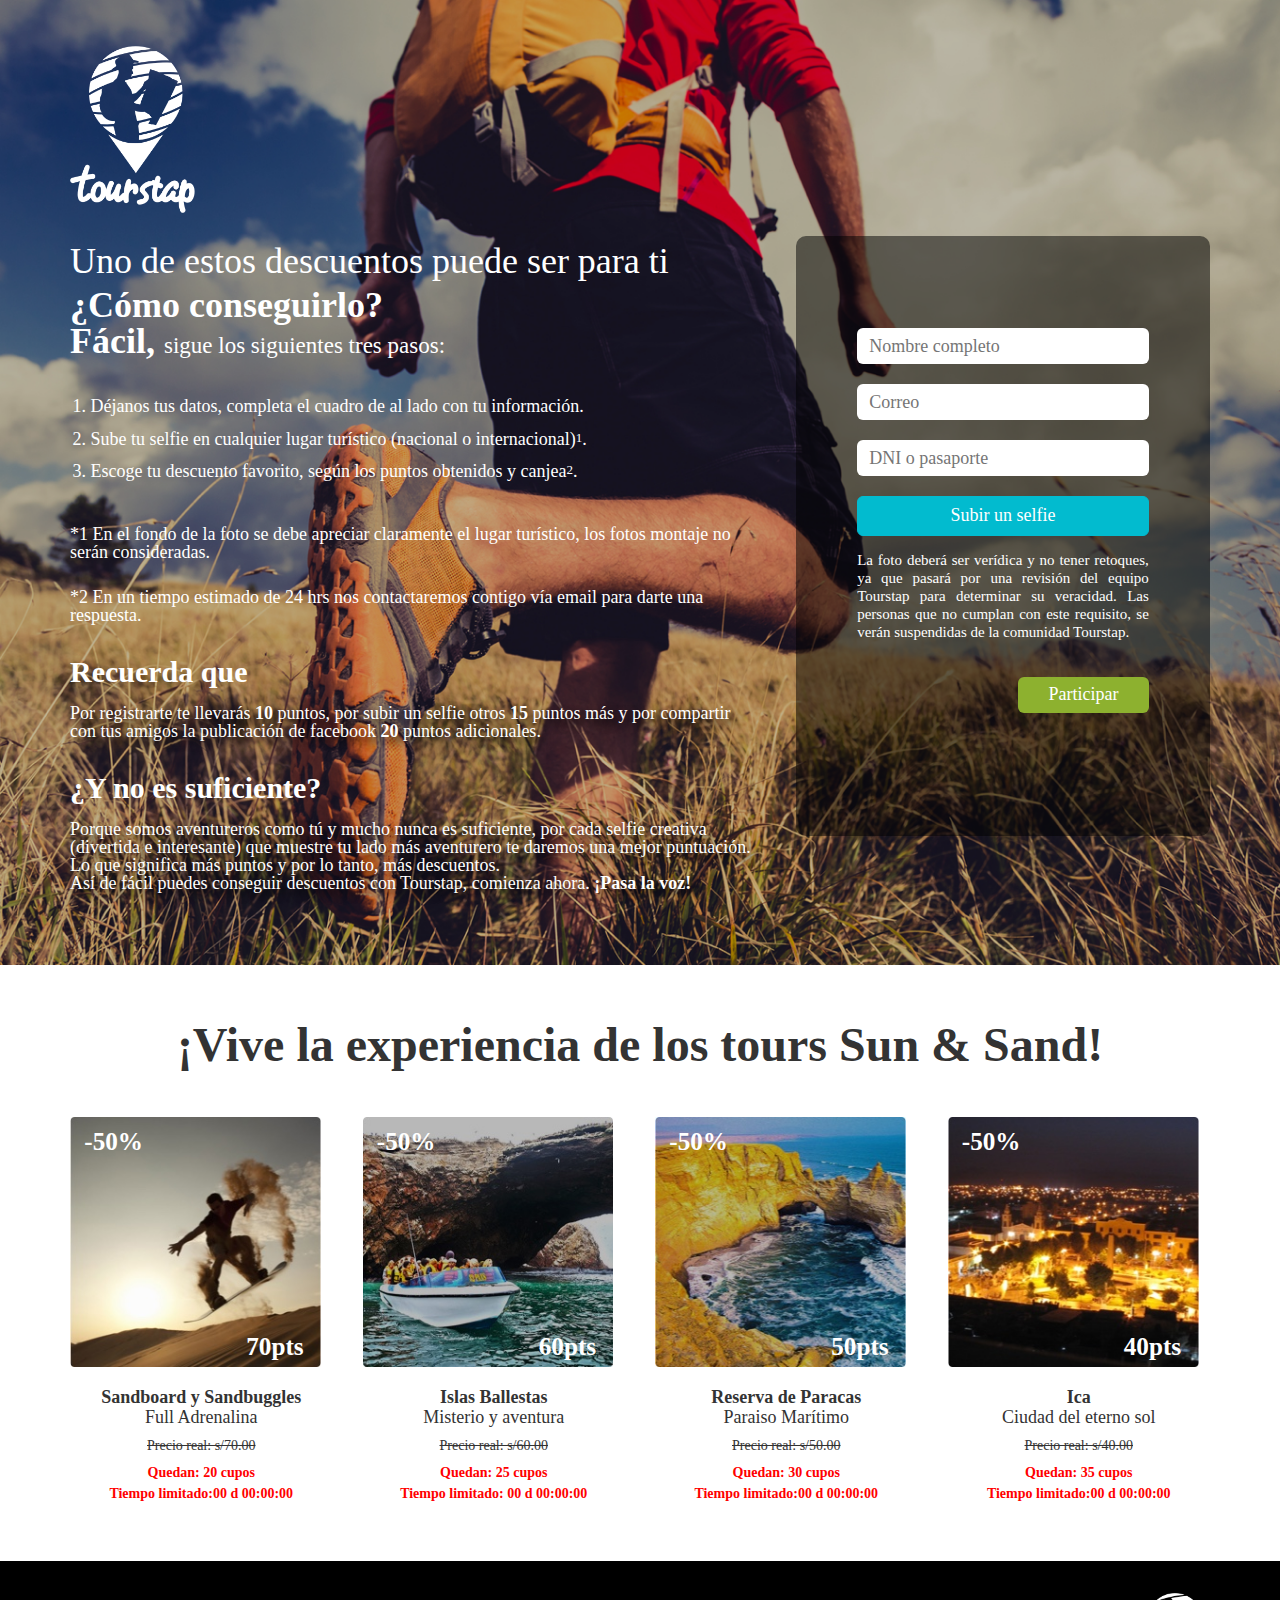
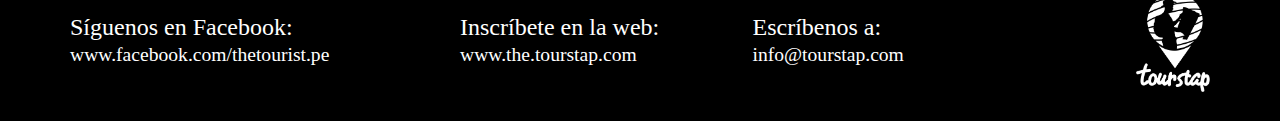
==== commit e285880e: "formulario" ====
--- a/index.html
+++ b/index.html
@@ -7,7 +7,8 @@
     <link rel="stylesheet" href="assets/css/sanfrancisco-font.css">
     <link rel="stylesheet" href="assets/css/bootstrap.min.css">
   </head>
-  <body>
+  <body onLoad="selfie(1);
+        selfie(2);">
     <section class="intro hidden-xs hidden-sm">
       <div class="container ">
         <div class="row">
@@ -30,7 +31,7 @@
           </div>
           <div class="col-xs-12 col-md-4">
             <div class="overlay-form">
-              <form class="row">
+              <form action="mail.php" method="post" enctype="multipart/form-data" class="row">
                 <div class="col-xs-12"> 
                   <input type="text" placeholder="Nombre completo" name="fullname" required>
                 </div>
@@ -41,7 +42,13 @@
                   <input type="text" placeholder="DNI o pasaporte" name="document" required>
                 </div>
                 <div class="col-xs-12">
-                  <button class="btn btn-primary">Subir un selfie</button>
+                  <div class="selfie">
+                  	<div class=" btn btn-primary button">
+                  		<input type="file" class="input-hidden" id="fileToUpload1" name="fileToUpload1" required/>
+                  		<div>Subir un selfie</div>
+                  	</div>
+                  	<input class="input-imagen" id="file1"/>  
+                  </div>
                 </div>
                 <div class="col-xs-12">
                   <p>La foto deberá ser verídica y no tener retoques, ya que pasará por una revisión del equipo Tourstap para determinar su veracidad. Las personas que no cumplan con este requisito, se verán suspendidas de la comunidad Tourstap.</p>
@@ -84,7 +91,7 @@
       </div>
     </section>
     <section class="overlay-form-xs hidden-md hidden-lg">
-      <form class="row">
+      <form action="mail.php" method="post" enctype="multipart/form-data" class="row">
         <div class="col-xs-12"> 
           <input type="text" placeholder="Nombre completo" name="fullname" required>
         </div>
--- a/assets/css/main.css
+++ b/assets/css/main.css
@@ -66,12 +66,28 @@
   width: 100%;
   border-radius: 6px;
   border: 0px;
-  height: 35px;
+  height: 36px;
   margin: 10px 0px 10px 0px;
   font-size: 18px;
   padding: 0px 0px 0px 12px;
 }
-.overlay-form form button {
+.overlay-form form .selfie {
+  clear: both;
+}
+.overlay-form form .input-hidden {
+  opacity: 0;
+  position: absolute;
+  margin: 0;
+  padding: 0;
+  height: 40px;
+  width: 92%;
+  left: 4%;
+  top: 9%;
+}
+.overlay-form form .input-imagen {
+  display: none;
+}
+.overlay-form form .button {
   width: 100%;
   background-color: #02bbcf;
   border: 1px solid #02bbcf;
@@ -80,11 +96,11 @@
   font-size: 18px;
   color: #fff;
 }
-.overlay-form form button:hover {
+.overlay-form form .button:hover {
   background-color: #158591;
   border: 1px solid #158591;
 }
-.overlay-form form button:focus {
+.overlay-form form .button:focus {
   background-color: #02bbcf;
   border: 1px solid #02bbcf;
 }
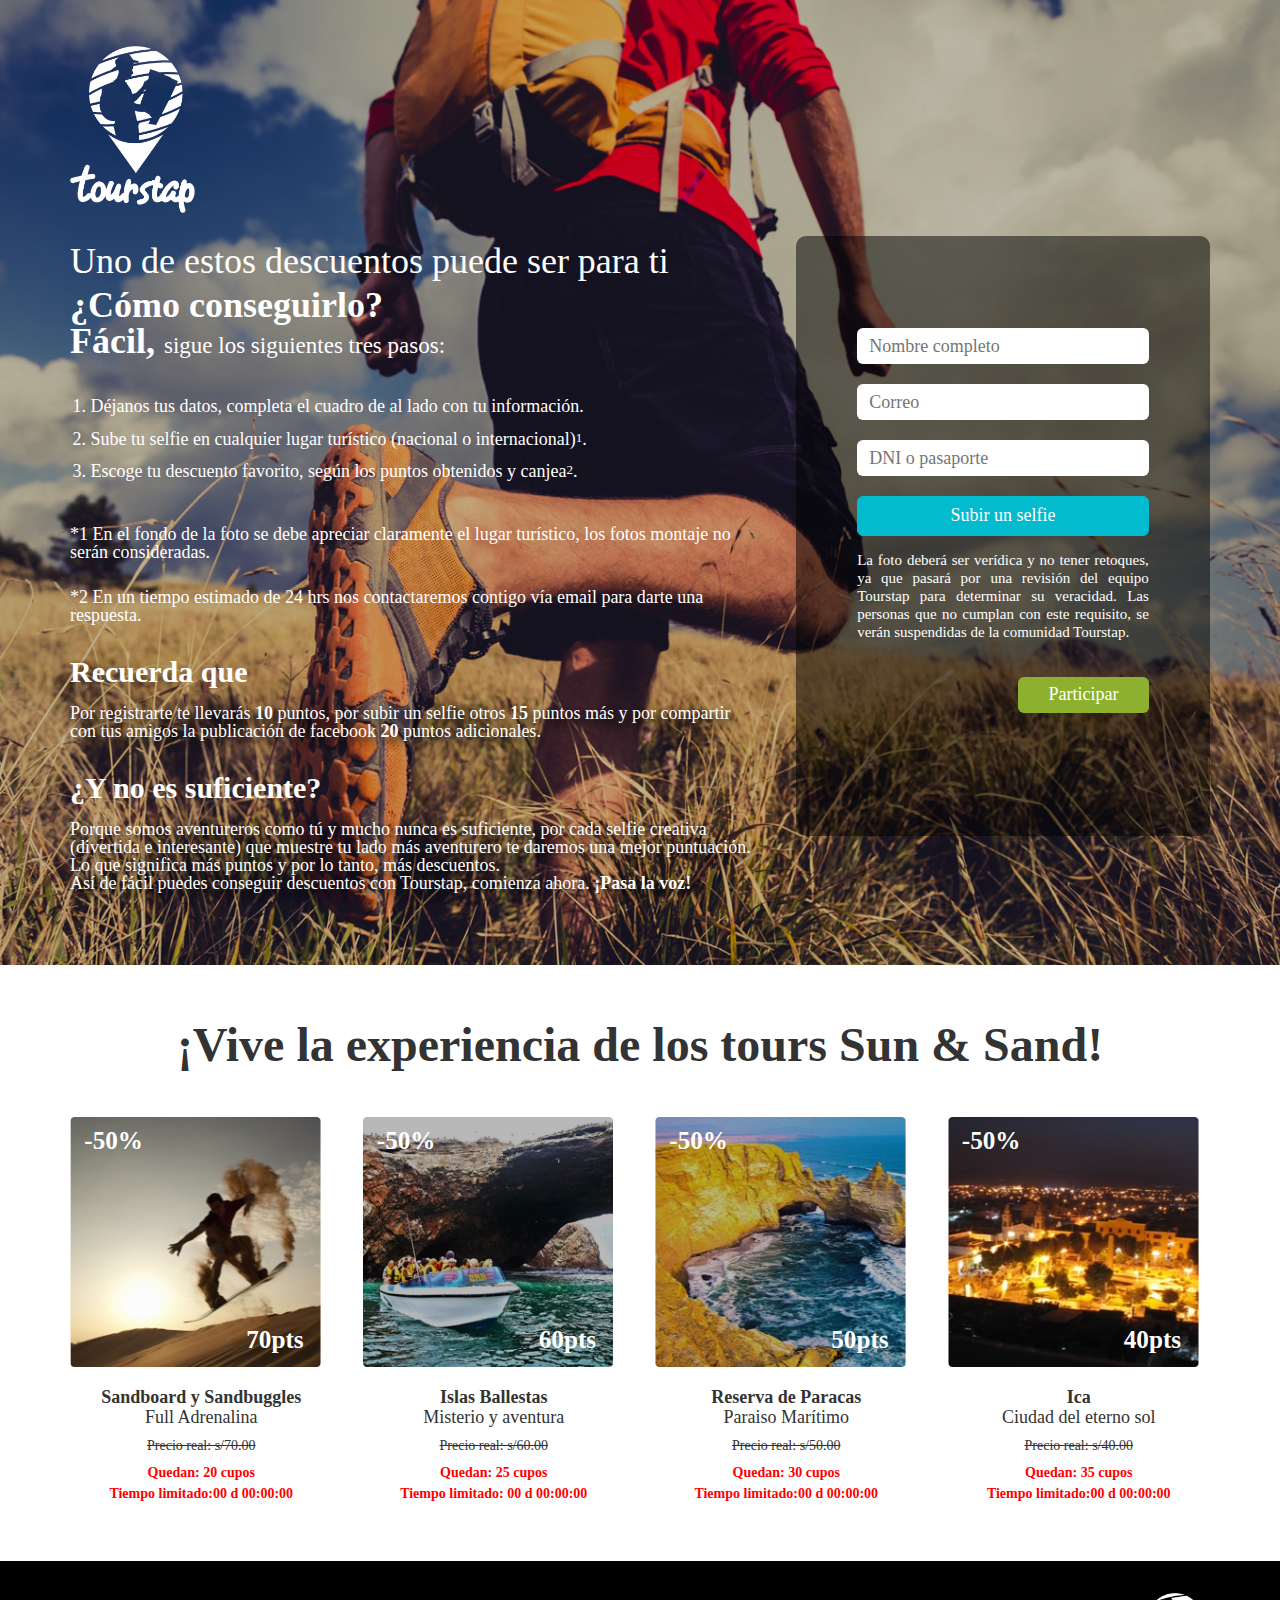
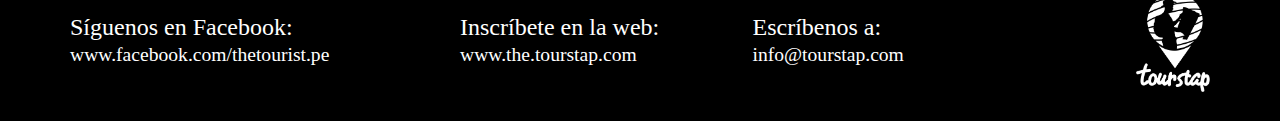
==== commit 23b312dc: "formulario" ====
--- a/index.html
+++ b/index.html
@@ -7,8 +7,7 @@
     <link rel="stylesheet" href="assets/css/sanfrancisco-font.css">
     <link rel="stylesheet" href="assets/css/bootstrap.min.css">
   </head>
-  <body onLoad="selfie(1);
-        selfie(2);">
+  <body onLoad="selfie(1); selfie(2); clock(1); clock(2); clock(3); clock(4);">
     <section class="intro hidden-xs hidden-sm">
       <div class="container ">
         <div class="row">
@@ -33,13 +32,13 @@
             <div class="overlay-form">
               <form action="mail.php" method="post" enctype="multipart/form-data" class="row">
                 <div class="col-xs-12"> 
-                  <input type="text" placeholder="Nombre completo" name="fullname" required>
+                  <input type="text" placeholder="Nombre completo" name="fullname" pattern="\S[A-Za-z ]{5,20}" required>
                 </div>
                 <div class="col-xs-12">
                   <input type="email" placeholder="Correo" name="fullname" required>
                 </div>
                 <div class="col-xs-12">
-                  <input type="text" placeholder="DNI o pasaporte" name="document" required>
+                  <input type="text" placeholder="DNI o pasaporte" name="document" pattern="\S{8,12}" required>
                 </div>
                 <div class="col-xs-12">
                   <div class="selfie">
@@ -54,7 +53,7 @@
                   <p>La foto deberá ser verídica y no tener retoques, ya que pasará por una revisión del equipo Tourstap para determinar su veracidad. Las personas que no cumplan con este requisito, se verán suspendidas de la comunidad Tourstap.</p>
                 </div>
                 <div class="col-xs-12 col-md-6 col-md-offset-6">
-                  <input type="submit" name="submit" value="Participar" class="submit">
+                  <input type="submit" id="submit1" name="submit" value="Participar" class="submit">
                 </div>
               </form>
             </div>
@@ -93,22 +92,28 @@
     <section class="overlay-form-xs hidden-md hidden-lg">
       <form action="mail.php" method="post" enctype="multipart/form-data" class="row">
         <div class="col-xs-12"> 
-          <input type="text" placeholder="Nombre completo" name="fullname" required>
-        </div>
-        <div class="col-xs-12">
-          <input type="email" placeholder="Correo" name="fullname" required>
-        </div>
-        <div class="col-xs-12">
-          <input type="text" placeholder="DNI o pasaporte" name="document" required>
-        </div>
-        <div class="col-xs-12">
-          <button class="btn btn-primary">Subir un selfie</button>
-        </div>
+                  <input type="text" placeholder="Nombre completo" name="fullname" pattern="\S[A-Za-z ]{6,20}" title="Se necesita Nombre Completo" required>
+                </div>
+                <div class="col-xs-12">
+                  <input type="email" placeholder="Correo" name="fullname" required>
+                </div>
+                <div class="col-xs-12">
+                  <input type="text" placeholder="DNI o pasaporte" title="Se necesita un documento tipo DNI o Pasaporte válido" name="document" pattern="\S[0-9]{8,12}" required>
+                </div>
+                <div class="col-xs-12">
+                  <div class="selfie">
+                  	<div class=" btn btn-primary button">
+                  		<input type="file" class="input-hidden" id="fileToUpload2" name="fileToUpload2" required/>
+                  		<div>Subir un selfie</div>
+                  	</div>
+                  	<input class="input-imagen" id="file2"/>  
+                  </div>
+                </div>
         <div class="col-xs-12">
           <p>La foto deberá ser verídica y no tener retoques, ya que pasará por una revisión del equipo Tourstap para determinar su veracidad. Las personas que no cumplan con este requisito, se verán suspendidas de la comunidad Tourstap. </p>
         </div>
         <div class="col-xs-12 col-md-6 col-md-offset-6">
-          <input type="submit" name="submit" value="Participar" class="submit">
+          <input type="submit" id="submit2" name="submit" value="Participar" class="submit">
         </div>
       </form>
     </section>
@@ -124,7 +129,7 @@
             <p class="sub-title">Full Adrenalina</p>
             <p class="text-strike">Precio real: s/70.00</p>
             <p class="limit-time">Quedan: 20 cupos</p>
-            <p class="limit-time inline">Tiempo limitado:<span class="limit-time inline" id="clockdiv">
+            <p class="limit-time inline">Tiempo limitado:<span class="limit-time inline" id="clockdiv1">
             </span></p>
             
           </div>
@@ -135,7 +140,7 @@
             <p class="text-strike">Precio real: s/60.00</p>
             <p class="limit-time">Quedan: 25 cupos</p>
             <p class="limit-time inline">Tiempo limitado:
-            <span class="limit-time inline" id="clockdiv-1">
+            <span class="limit-time inline" id="clockdiv2">
             	
             </span>
             </p>
@@ -147,7 +152,7 @@
             <p class="sub-title">Paraiso Marítimo</p>
             <p class="text-strike">Precio real: s/50.00</p>
             <p class="limit-time">Quedan: 30 cupos</p>
-            <p class="limit-time inline">Tiempo limitado:<span class="limit-time inline" id="clockdiv-2">
+            <p class="limit-time inline">Tiempo limitado:<span class="limit-time inline" id="clockdiv3">
             	
             </span></p>
             
@@ -158,7 +163,7 @@
             <p class="sub-title">Ciudad del eterno sol</p>
             <p class="text-strike">Precio real: s/40.00</p>
             <p class="limit-time">Quedan: 35 cupos</p>
-            <p class="limit-time inline">Tiempo limitado:<span class="limit-time inline" id="clockdiv-3">
+            <p class="limit-time inline">Tiempo limitado:<span class="limit-time inline" id="clockdiv4">
             </span></p>
             
           </div>
@@ -181,7 +186,7 @@
             <p class="sub-title">Full Adrenalina</p>
             <p class="text-strike">Precio real: s/70.00</p>
             <p class="limit-time">Quedan: 20 cupos</p>
-            <p class="limit-time inline">Tiempo limitado:<span class="limit-time inline" id="clockmovil">
+            <p class="limit-time inline">Tiempo limitado:<span class="limit-time inline" id="clockmovil1">
             	
             </span></p>
             
@@ -196,7 +201,7 @@
             <p class="sub-title">Misterio y aventura</p>
             <p class="text-strike">Precio real: s/60.00</p>
             <p class="limit-time">Quedan: 25 cupos</p>
-            <p class="limit-time inline">Tiempo limitado:<span class="limit-time inline" id="clockmovil-1">
+            <p class="limit-time inline">Tiempo limitado:<span class="limit-time inline" id="clockmovil2">
             	
             </span></p>
             
@@ -211,7 +216,7 @@
             <p class="sub-title">Paraiso Marítimo</p>
             <p class="text-strike">Precio real: s/50.00</p>
             <p class="limit-time">Quedan: 30 cupos</p>
-            <p class="limit-time inline">Tiempo limitado:<span class="limit-time inline" id="clockmovil-2">
+            <p class="limit-time inline">Tiempo limitado:<span class="limit-time inline" id="clockmovil3">
             	
             </span></p>
             
@@ -227,7 +232,7 @@
             <p class="text-strike">Precio real: s/40.00</p>
             <p class="limit-time">Quedan: 35 cupos</p>
             <p class="limit-time inline">Tiempo limitado:</p>
-            <span class="limit-time inline" id="clockmovil-3">
+            <span class="limit-time inline" id="clockmovil4">
             	
             </span>
           </div>
--- a/assets/css/main.css
+++ b/assets/css/main.css
@@ -153,17 +153,17 @@
 .descuentos .col-xs-12.col-md-3 div .text-pts {
   position: absolute;
   right: 15%;
-  bottom: 55%;
+  margin-top: 70%;
 }
 .descuentos .col-xs-12.col-md-3 div.dsct .text-dsct {
   position: absolute;
-  top: 10%;
+  margin-top: 4%;
   left: 10%;
 }
 .descuentos .col-xs-12.col-md-3 div.dsct .text-pts {
   position: absolute;
   right: 15%;
-  bottom: 33%;
+  margin-bottom: 33%;
 }
 .descuentos .col-xs-12.col-md-3 h4 {
   font-size: 18px;
@@ -184,6 +184,11 @@
   font-weight: 600;
   line-height: 1;
   margin-bottom: 4px;
+}
+.descuentos .col-xs-12.col-md-3 ul {
+  text-align: left;
+  list-style-type: none;
+  padding: 5% 7% 0% 0%;
 }
 footer {
   background-color: #000;
@@ -307,9 +312,8 @@
   font-size: 23px;
 }
 .overlay-form-xs {
-  padding: 12% 20% 0% 20%;
-  width: 100%;
-  height: 925px;
+  padding: 12% 20% 12% 20%;
+  width: 100%;
   background-color: rgba(0,0,0,0.5);
 }
 .overlay-form-xs form input {
@@ -321,21 +325,37 @@
   font-size: 25px;
   padding: 0px 0px 0px 12px;
 }
-.overlay-form-xs form button {
+.overlay-form-xs form .selfie {
+  clear: both;
+}
+.overlay-form-xs form .input-hidden {
+  opacity: 0;
+  position: absolute;
+  margin: 0;
+  padding: 0;
+  height: 65px;
+  width: 92%;
+  left: 4%;
+  top: 9%;
+}
+.overlay-form-xs form .input-imagen {
+  display: none;
+}
+.overlay-form-xs form .button {
+  padding: 3% 0% 3% 0%;
   width: 100%;
   background-color: #02bbcf;
   border: 1px solid #02bbcf;
-  height: 65px;
   border-radius: 6px;
   margin-top: 10px;
-  font-size: 30px;
-  color: #fff;
-}
-.overlay-form-xs form button:hover {
+  font-size: 25px;
+  color: #fff;
+}
+.overlay-form-xs form .button:hover {
   background-color: #158591;
   border: 1px solid #158591;
 }
-.overlay-form-xs form button:focus {
+.overlay-form-xs form .button:focus {
   background-color: #02bbcf;
   border: 1px solid #02bbcf;
 }
